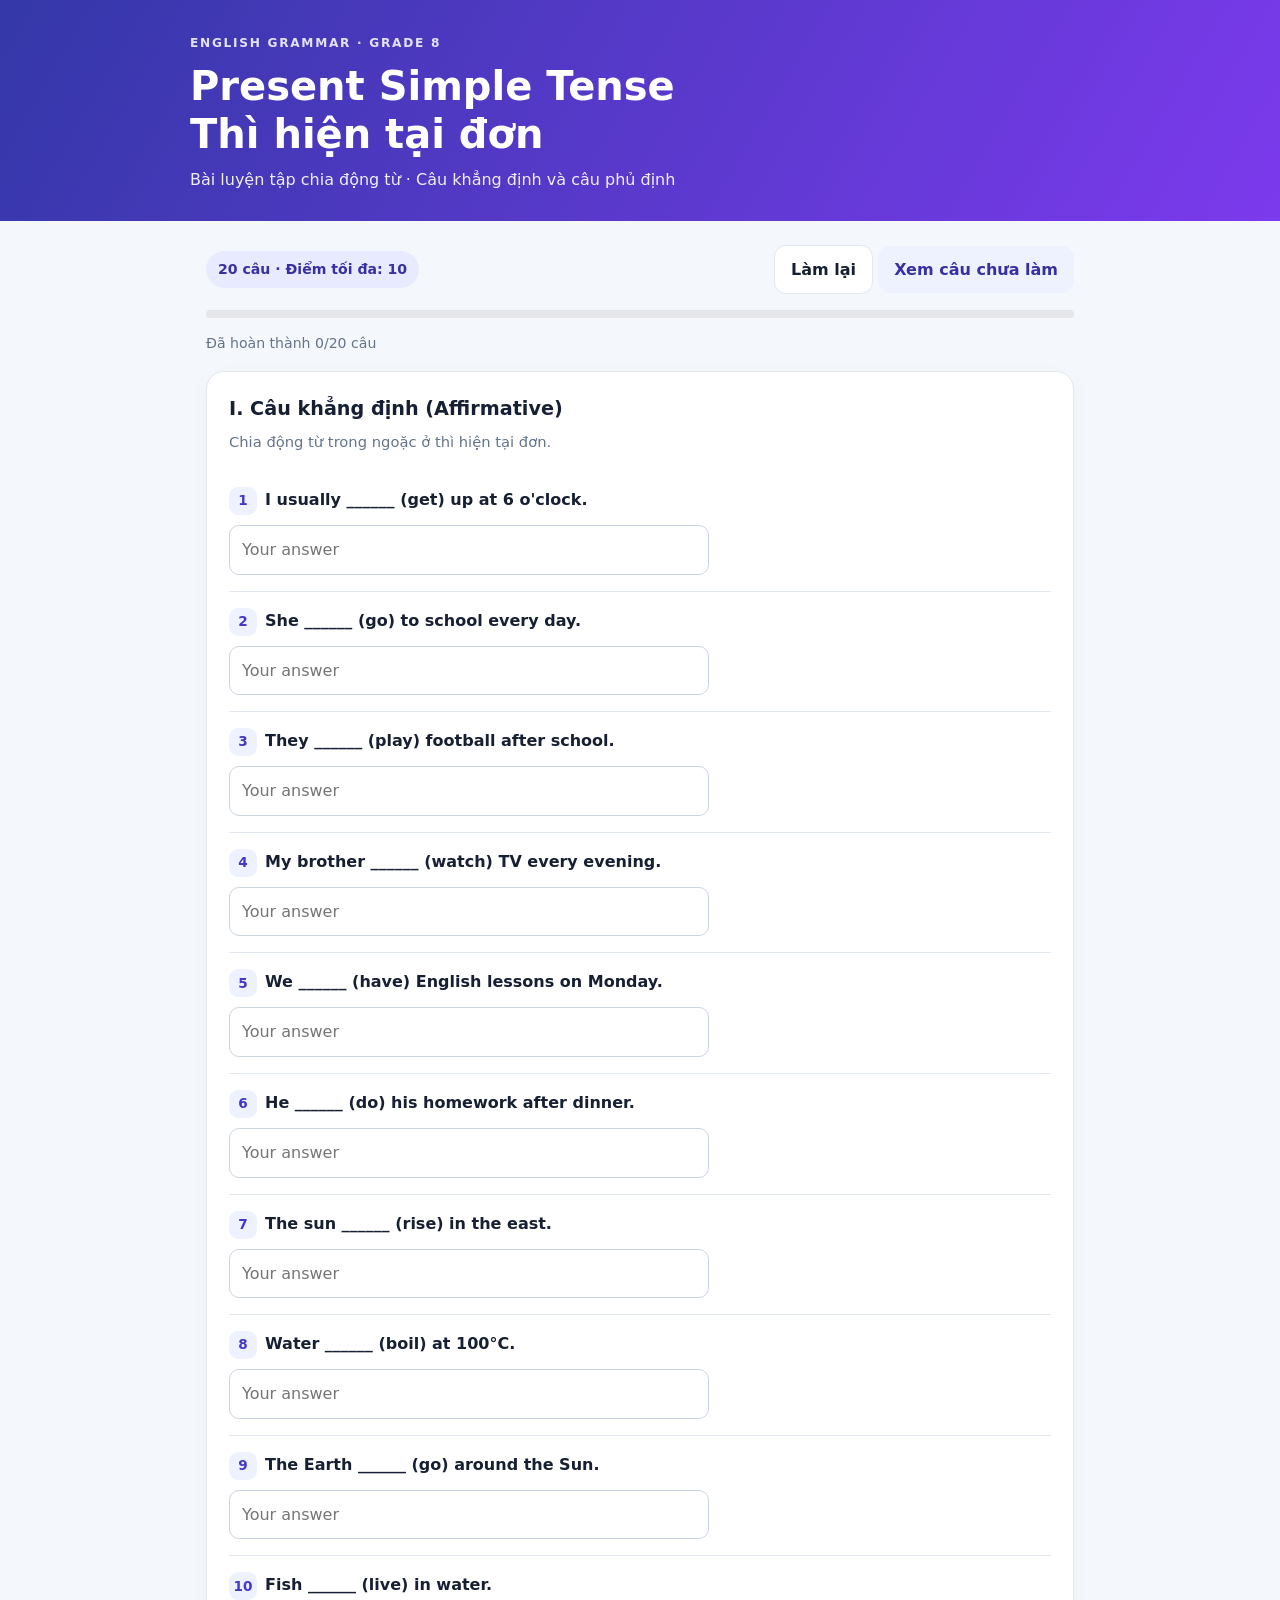
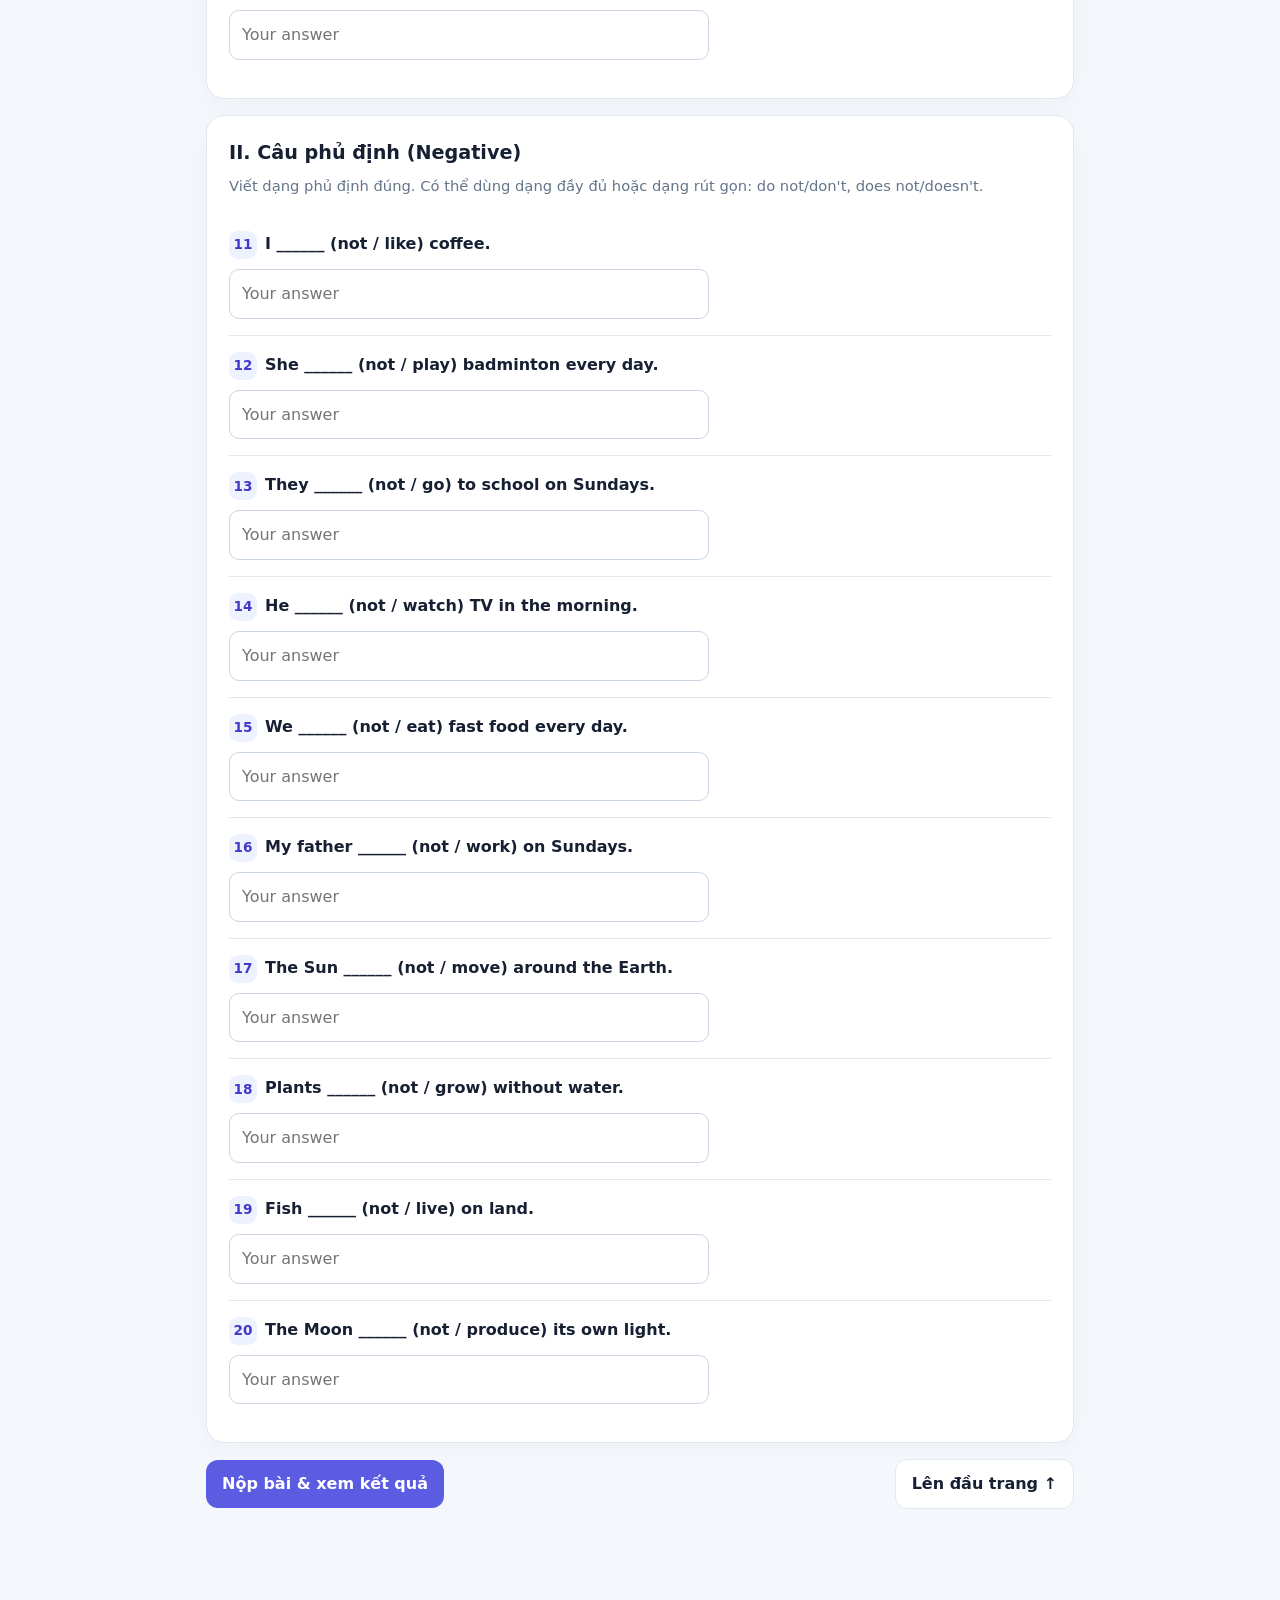
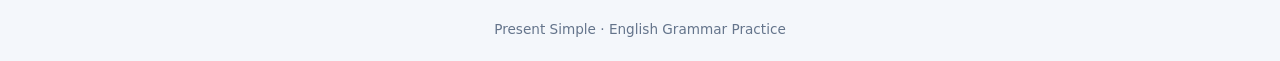
==== present_simple_grade8.html @ 6aff11bd "." ====
<!DOCTYPE html>
<html lang="vi">
<head>
<meta charset="UTF-8">
<meta name="viewport" content="width=device-width, initial-scale=1.0">
<title>Present Simple | Grade 8 Practice</title>
<style>
:root{--bg:#f4f7fb;--card:#fff;--ink:#172033;--muted:#64748b;--brand:#5b5ce2;--brand2:#8b5cf6;--line:#e2e8f0;--good:#15803d;--bad:#b91c1c}
*{box-sizing:border-box}body{margin:0;background:var(--bg);color:var(--ink);font:16px/1.6 Inter,system-ui,-apple-system,"Segoe UI",sans-serif}
header{background:linear-gradient(120deg,#3438a8,#7c3aed);color:#fff;padding:34px 20px 28px}.hero{max-width:900px;margin:auto}.eyebrow{text-transform:uppercase;letter-spacing:.14em;font-size:.76rem;font-weight:800;opacity:.85}
h1{font-size:clamp(1.7rem,4vw,2.5rem);line-height:1.2;margin:.55rem 0}.hero p{margin:.5rem 0 0;opacity:.92}
main{max-width:900px;margin:24px auto;padding:0 16px 50px}.toolbar{display:flex;gap:10px;flex-wrap:wrap;align-items:center;justify-content:space-between;margin-bottom:16px}
.pill{background:#e8eaff;color:#3730a3;padding:7px 12px;border-radius:999px;font-size:.88rem;font-weight:700}
button{font:inherit;border:0;border-radius:12px;padding:11px 16px;cursor:pointer;font-weight:750;transition:.15s}button:hover{transform:translateY(-1px)}
.primary{background:var(--brand);color:#fff}.secondary{background:#eef2ff;color:#3730a3}.quiet{background:#fff;border:1px solid var(--line);color:var(--ink)}
.progress-wrap{height:8px;background:#e5e7eb;border-radius:99px;overflow:hidden;margin:12px 0 8px}.progress{height:100%;width:0;background:linear-gradient(90deg,var(--brand),var(--brand2));transition:width .2s}
.section{background:var(--card);border:1px solid var(--line);border-radius:18px;padding:22px;margin:16px 0;box-shadow:0 6px 22px #17203308}.section h2{margin:0 0 5px;font-size:1.2rem}
.sub{color:var(--muted);font-size:.92rem;margin:0 0 18px}.q{padding:16px 0;border-top:1px solid var(--line)}.q:first-of-type{border-top:0}
.q-title{font-weight:700;margin-bottom:10px}.num{display:inline-grid;place-items:center;width:28px;height:28px;border-radius:9px;background:#eef2ff;color:#4338ca;margin-right:8px;font-size:.85rem}
input[type=text]{width:100%;max-width:480px;border:1px solid #cbd5e1;border-radius:10px;padding:11px 12px;font:inherit}input[type=text]:focus{outline:2px solid #a5b4fc;border-color:#818cf8}
.feedback{font-size:.9rem;margin-top:7px;font-weight:700}.correct{color:var(--good)}.incorrect{color:var(--bad)}.unanswered{color:#a16207}
#result{display:none;background:#fff;border:1px solid var(--line);border-radius:16px;padding:18px;box-shadow:0 12px 35px #0f172a12;margin-top:20px}
.score{font-size:1.8rem;font-weight:850;color:#4338ca}.small{color:var(--muted);font-size:.88rem}footer{text-align:center;color:var(--muted);padding:20px;font-size:.85rem}
@media(max-width:600px){.section{padding:16px}.toolbar{align-items:stretch}.toolbar button{flex:1}}
</style>
</head>
<body>
<header><div class="hero">
<div class="eyebrow">ENGLISH GRAMMAR · GRADE 8</div>
<h1>Present Simple Tense<br>Thì hiện tại đơn</h1>
<p>Bài luyện tập chia động từ · Câu khẳng định và câu phủ định</p>
</div></header>
<main>
<div class="toolbar"><span class="pill">20 câu · Điểm tối đa: 10</span><div><button class="quiet" id="resetBtn" type="button">Làm lại</button> <button class="secondary" id="reviewBtn" type="button">Xem câu chưa làm</button></div></div>
<div class="progress-wrap"><div class="progress" id="progress"></div></div>
<p class="small" id="progressText">Đã hoàn thành 0/20 câu</p>
<form id="quiz">
<section class="section">
<h2>I. Câu khẳng định (Affirmative)</h2><p class="sub">Chia động từ trong ngoặc ở thì hiện tại đơn.</p>
<div class="q" data-q="1"><div class="q-title"><span class="num">1</span>I usually ______ (get) up at 6 o'clock.</div><input type="text" name="q1" autocomplete="off" placeholder="Your answer"></div>
<div class="q" data-q="2"><div class="q-title"><span class="num">2</span>She ______ (go) to school every day.</div><input type="text" name="q2" autocomplete="off" placeholder="Your answer"></div>
<div class="q" data-q="3"><div class="q-title"><span class="num">3</span>They ______ (play) football after school.</div><input type="text" name="q3" autocomplete="off" placeholder="Your answer"></div>
<div class="q" data-q="4"><div class="q-title"><span class="num">4</span>My brother ______ (watch) TV every evening.</div><input type="text" name="q4" autocomplete="off" placeholder="Your answer"></div>
<div class="q" data-q="5"><div class="q-title"><span class="num">5</span>We ______ (have) English lessons on Monday.</div><input type="text" name="q5" autocomplete="off" placeholder="Your answer"></div>
<div class="q" data-q="6"><div class="q-title"><span class="num">6</span>He ______ (do) his homework after dinner.</div><input type="text" name="q6" autocomplete="off" placeholder="Your answer"></div>
<div class="q" data-q="7"><div class="q-title"><span class="num">7</span>The sun ______ (rise) in the east.</div><input type="text" name="q7" autocomplete="off" placeholder="Your answer"></div>
<div class="q" data-q="8"><div class="q-title"><span class="num">8</span>Water ______ (boil) at 100°C.</div><input type="text" name="q8" autocomplete="off" placeholder="Your answer"></div>
<div class="q" data-q="9"><div class="q-title"><span class="num">9</span>The Earth ______ (go) around the Sun.</div><input type="text" name="q9" autocomplete="off" placeholder="Your answer"></div>
<div class="q" data-q="10"><div class="q-title"><span class="num">10</span>Fish ______ (live) in water.</div><input type="text" name="q10" autocomplete="off" placeholder="Your answer"></div>
</section>
<section class="section">
<h2>II. Câu phủ định (Negative)</h2><p class="sub">Viết dạng phủ định đúng. Có thể dùng dạng đầy đủ hoặc dạng rút gọn: do not/don't, does not/doesn't.</p>
<div class="q" data-q="11"><div class="q-title"><span class="num">11</span>I ______ (not / like) coffee.</div><input type="text" name="q11" autocomplete="off" placeholder="Your answer"></div>
<div class="q" data-q="12"><div class="q-title"><span class="num">12</span>She ______ (not / play) badminton every day.</div><input type="text" name="q12" autocomplete="off" placeholder="Your answer"></div>
<div class="q" data-q="13"><div class="q-title"><span class="num">13</span>They ______ (not / go) to school on Sundays.</div><input type="text" name="q13" autocomplete="off" placeholder="Your answer"></div>
<div class="q" data-q="14"><div class="q-title"><span class="num">14</span>He ______ (not / watch) TV in the morning.</div><input type="text" name="q14" autocomplete="off" placeholder="Your answer"></div>
<div class="q" data-q="15"><div class="q-title"><span class="num">15</span>We ______ (not / eat) fast food every day.</div><input type="text" name="q15" autocomplete="off" placeholder="Your answer"></div>
<div class="q" data-q="16"><div class="q-title"><span class="num">16</span>My father ______ (not / work) on Sundays.</div><input type="text" name="q16" autocomplete="off" placeholder="Your answer"></div>
<div class="q" data-q="17"><div class="q-title"><span class="num">17</span>The Sun ______ (not / move) around the Earth.</div><input type="text" name="q17" autocomplete="off" placeholder="Your answer"></div>
<div class="q" data-q="18"><div class="q-title"><span class="num">18</span>Plants ______ (not / grow) without water.</div><input type="text" name="q18" autocomplete="off" placeholder="Your answer"></div>
<div class="q" data-q="19"><div class="q-title"><span class="num">19</span>Fish ______ (not / live) on land.</div><input type="text" name="q19" autocomplete="off" placeholder="Your answer"></div>
<div class="q" data-q="20"><div class="q-title"><span class="num">20</span>The Moon ______ (not / produce) its own light.</div><input type="text" name="q20" autocomplete="off" placeholder="Your answer"></div>
</section>
<div class="toolbar"><button class="primary" type="button" id="submitBtn">Nộp bài & xem kết quả</button><button class="quiet" type="button" id="topBtn">Lên đầu trang ↑</button></div>
<div id="result" aria-live="polite"></div>
</form>
</main>
<footer>Present Simple · English Grammar Practice</footer>
<script>
const answers = {
1:["get"],2:["goes"],3:["play"],4:["watches"],5:["have"],6:["does"],7:["rises"],8:["boils"],9:["goes"],10:["live"],
11:["do not like","don't like"],12:["does not play","doesn't play"],13:["do not go","don't go"],14:["does not watch","doesn't watch"],
15:["do not eat","don't eat"],16:["does not work","doesn't work"],17:["does not move","doesn't move"],18:["do not grow","don't grow"],
19:["do not live","don't live"],20:["does not produce","doesn't produce"]
};
const total=20;
function val(n){const el=document.querySelector(`[name="q${n}"]`);return el?el.value.trim():""}
function normalize(s){return s.toLowerCase().trim().replace(/[.,!?;:]/g,"").replace(/\s+/g," ").replace(/[’‘]/g,"'")}
function updateProgress(){let done=0;for(let n=1;n<=total;n++)if(val(n))done++;document.getElementById("progress").style.width=(done/total*100)+"%";document.getElementById("progressText").textContent=`Đã hoàn thành ${done}/${total} câu`}
document.getElementById("quiz").addEventListener("input",updateProgress);
document.getElementById("submitBtn").addEventListener("click",()=>{
let correct=0,done=0;
for(let n=1;n<=total;n++){
const answer=normalize(val(n));if(answer)done++;
const isCorrect=answers[n].map(normalize).includes(answer);if(isCorrect)correct++;
const q=document.querySelector(`[data-q="${n}"]`);let fb=q.querySelector(".feedback");
if(!fb){fb=document.createElement("div");fb.className="feedback";q.appendChild(fb)}
fb.className="feedback "+(isCorrect?"correct":answer?"incorrect":"unanswered");
fb.textContent=isCorrect?"Chính xác!":(answer?"Chưa đúng. Đáp án: "+answers[n][0]:"Chưa trả lời. Đáp án: "+answers[n][0]);
}
const result=document.getElementById("result");result.style.display="block";const score=correct/total*10;
result.innerHTML=`<div class="small">KẾT QUẢ</div><div class="score">${Number(score.toFixed(2))}/10 điểm</div><p>Bạn đã trả lời ${done}/20 câu và đúng ${correct}/20 câu.</p><p class="small">Điểm được tính theo công thức: số câu đúng / 20 × 10.</p>`;
result.scrollIntoView({behavior:"smooth",block:"center"});
});
document.getElementById("resetBtn").addEventListener("click",()=>{document.getElementById("quiz").reset();document.querySelectorAll(".feedback").forEach(e=>e.remove());document.getElementById("result").style.display="none";updateProgress();window.scrollTo({top:0,behavior:"smooth"})});
document.getElementById("reviewBtn").addEventListener("click",()=>{const unanswered=[...document.querySelectorAll(".q")].filter(d=>!val(Number(d.dataset.q)));if(!unanswered.length){alert("Bạn đã trả lời tất cả câu hỏi!");return}unanswered.forEach(d=>d.style.outline="2px solid #f59e0b");unanswered[0].scrollIntoView({behavior:"smooth",block:"center"});setTimeout(()=>unanswered.forEach(d=>d.style.outline=""),2200)});
document.getElementById("topBtn").addEventListener("click",()=>window.scrollTo({top:0,behavior:"smooth"}));
updateProgress();
</script>
</body>
</html>
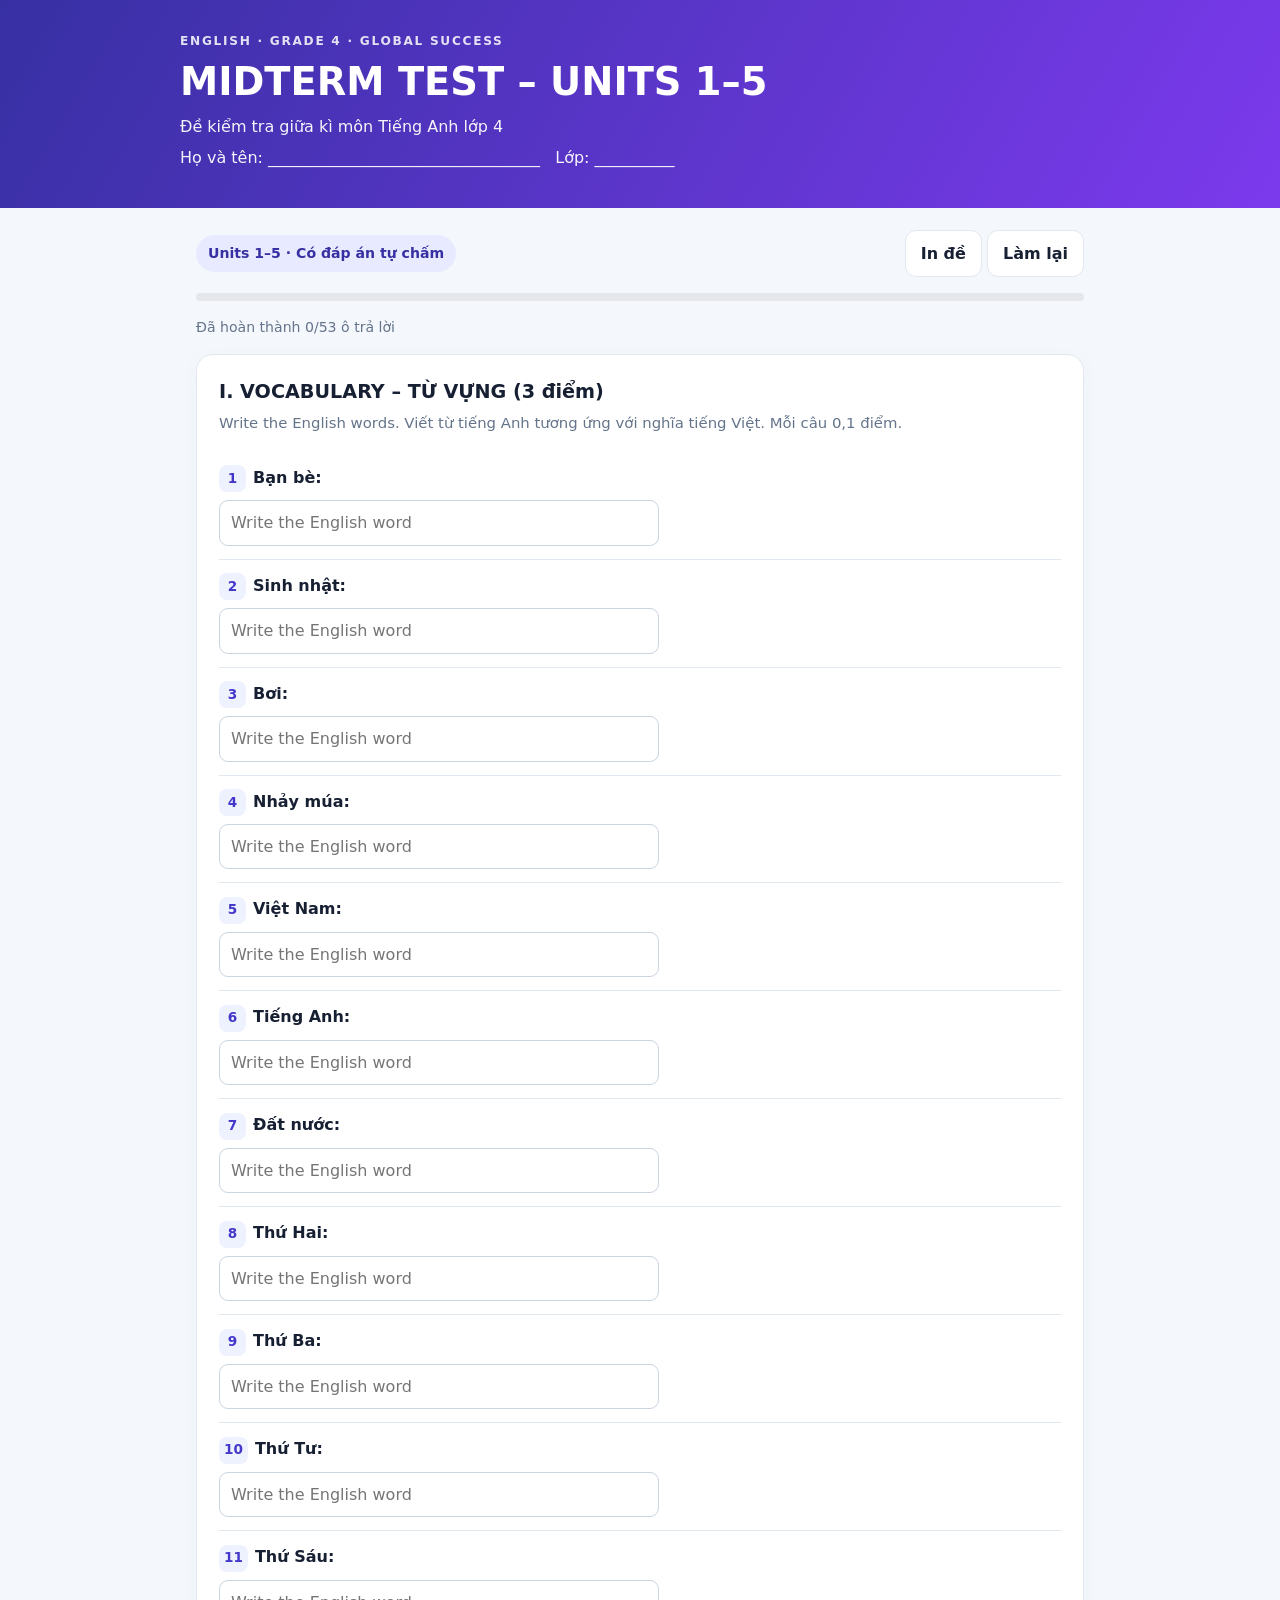
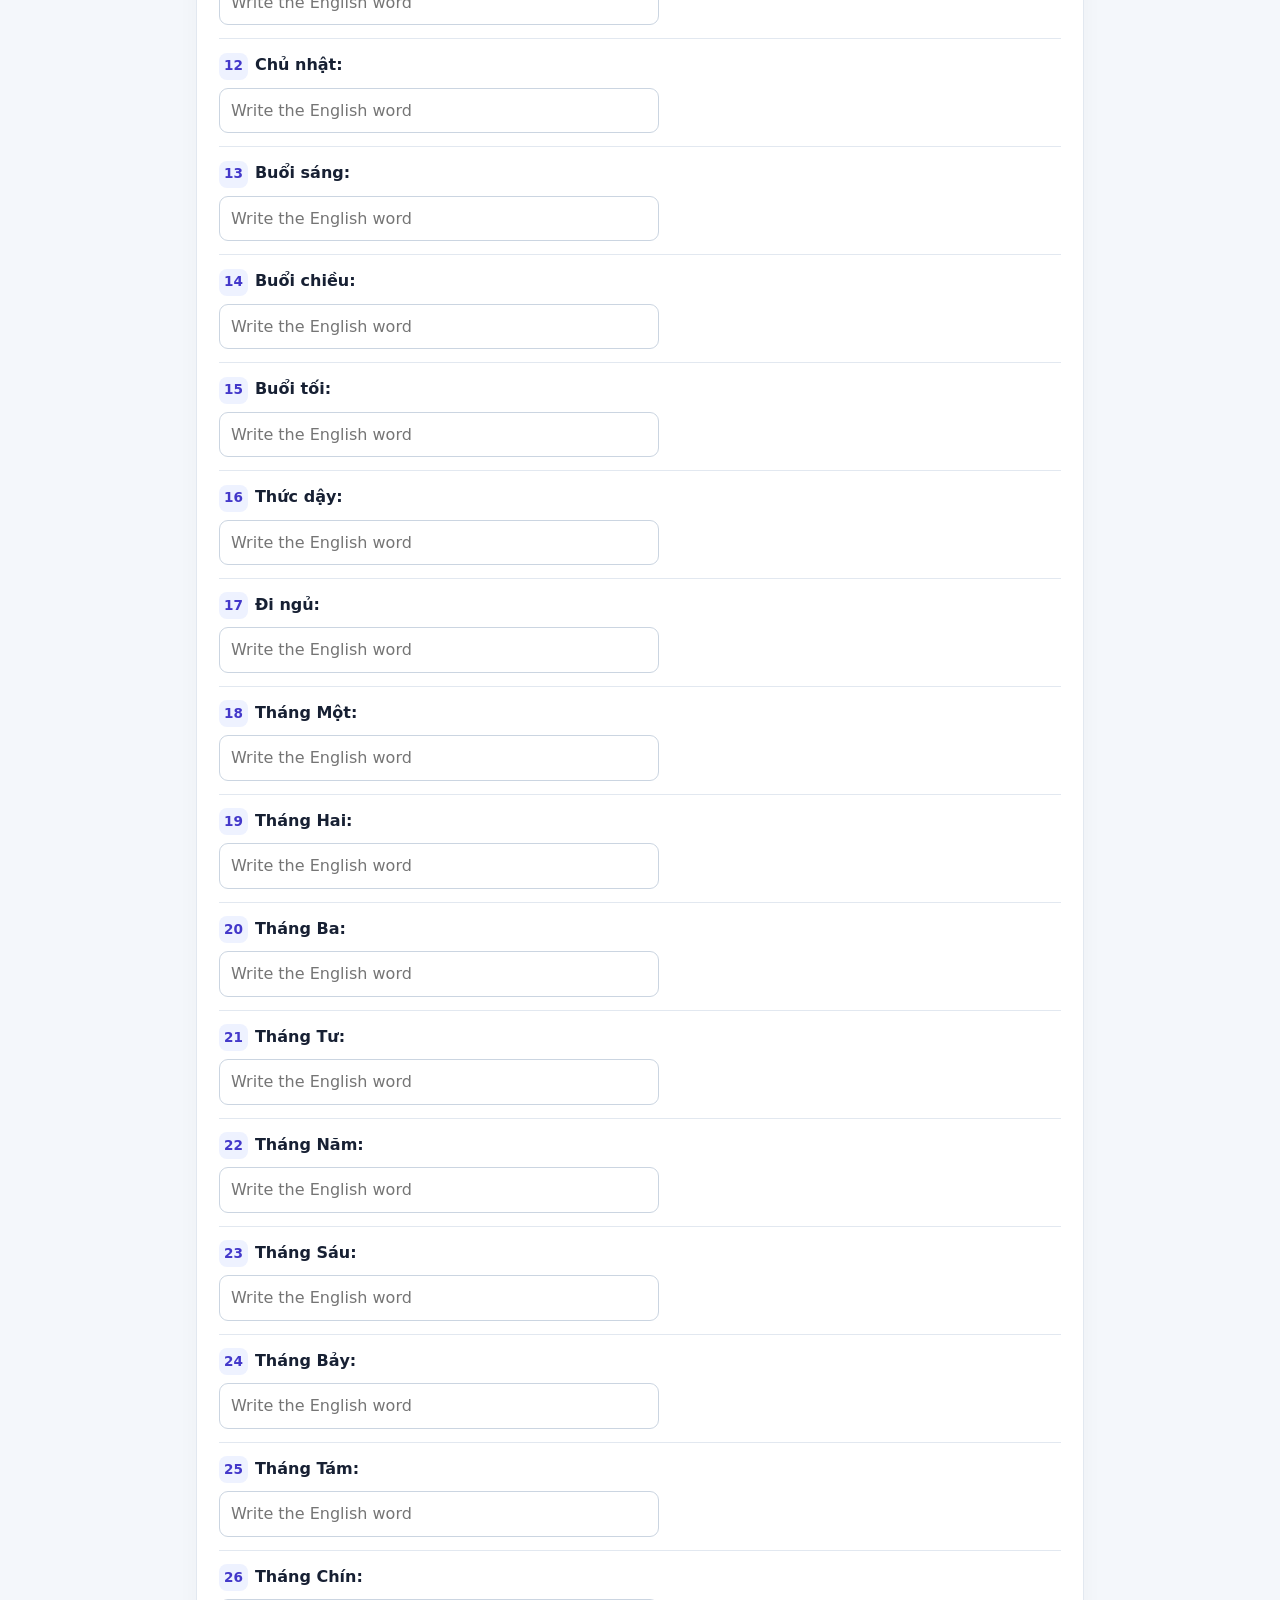
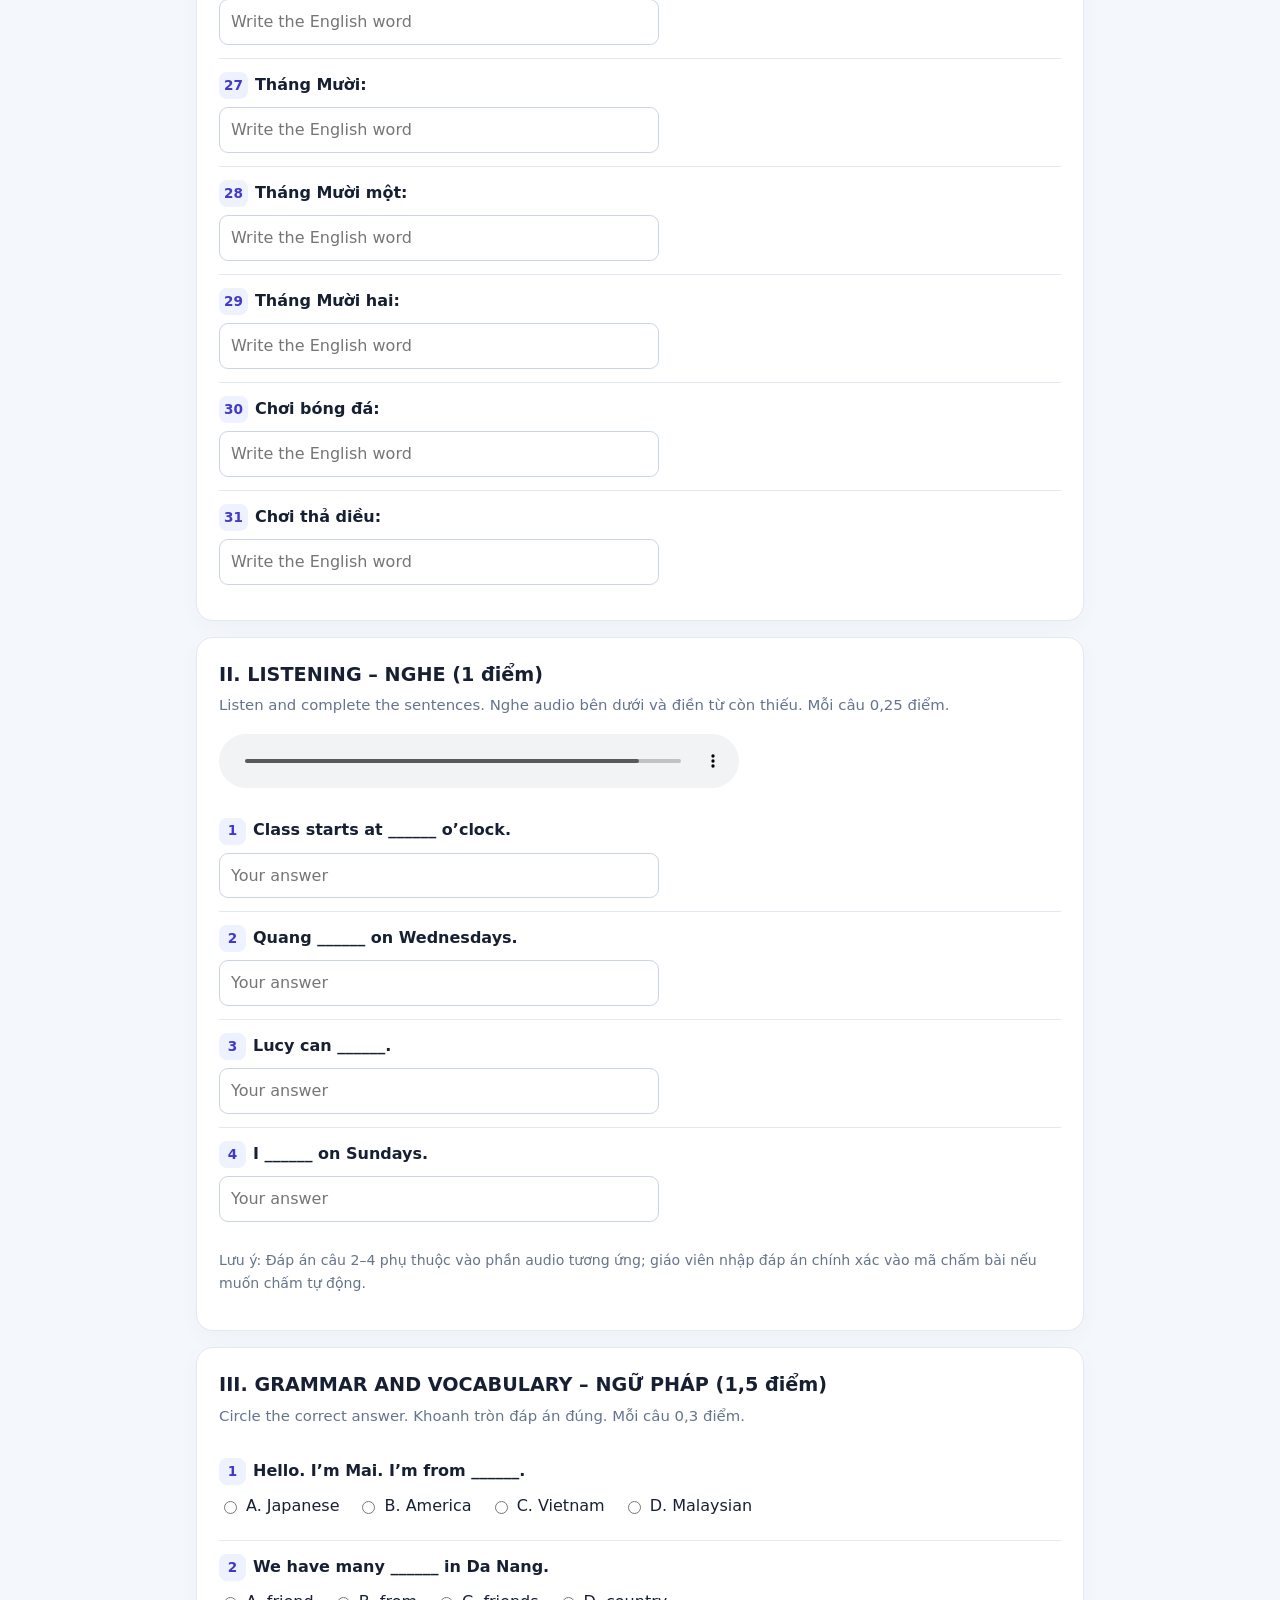
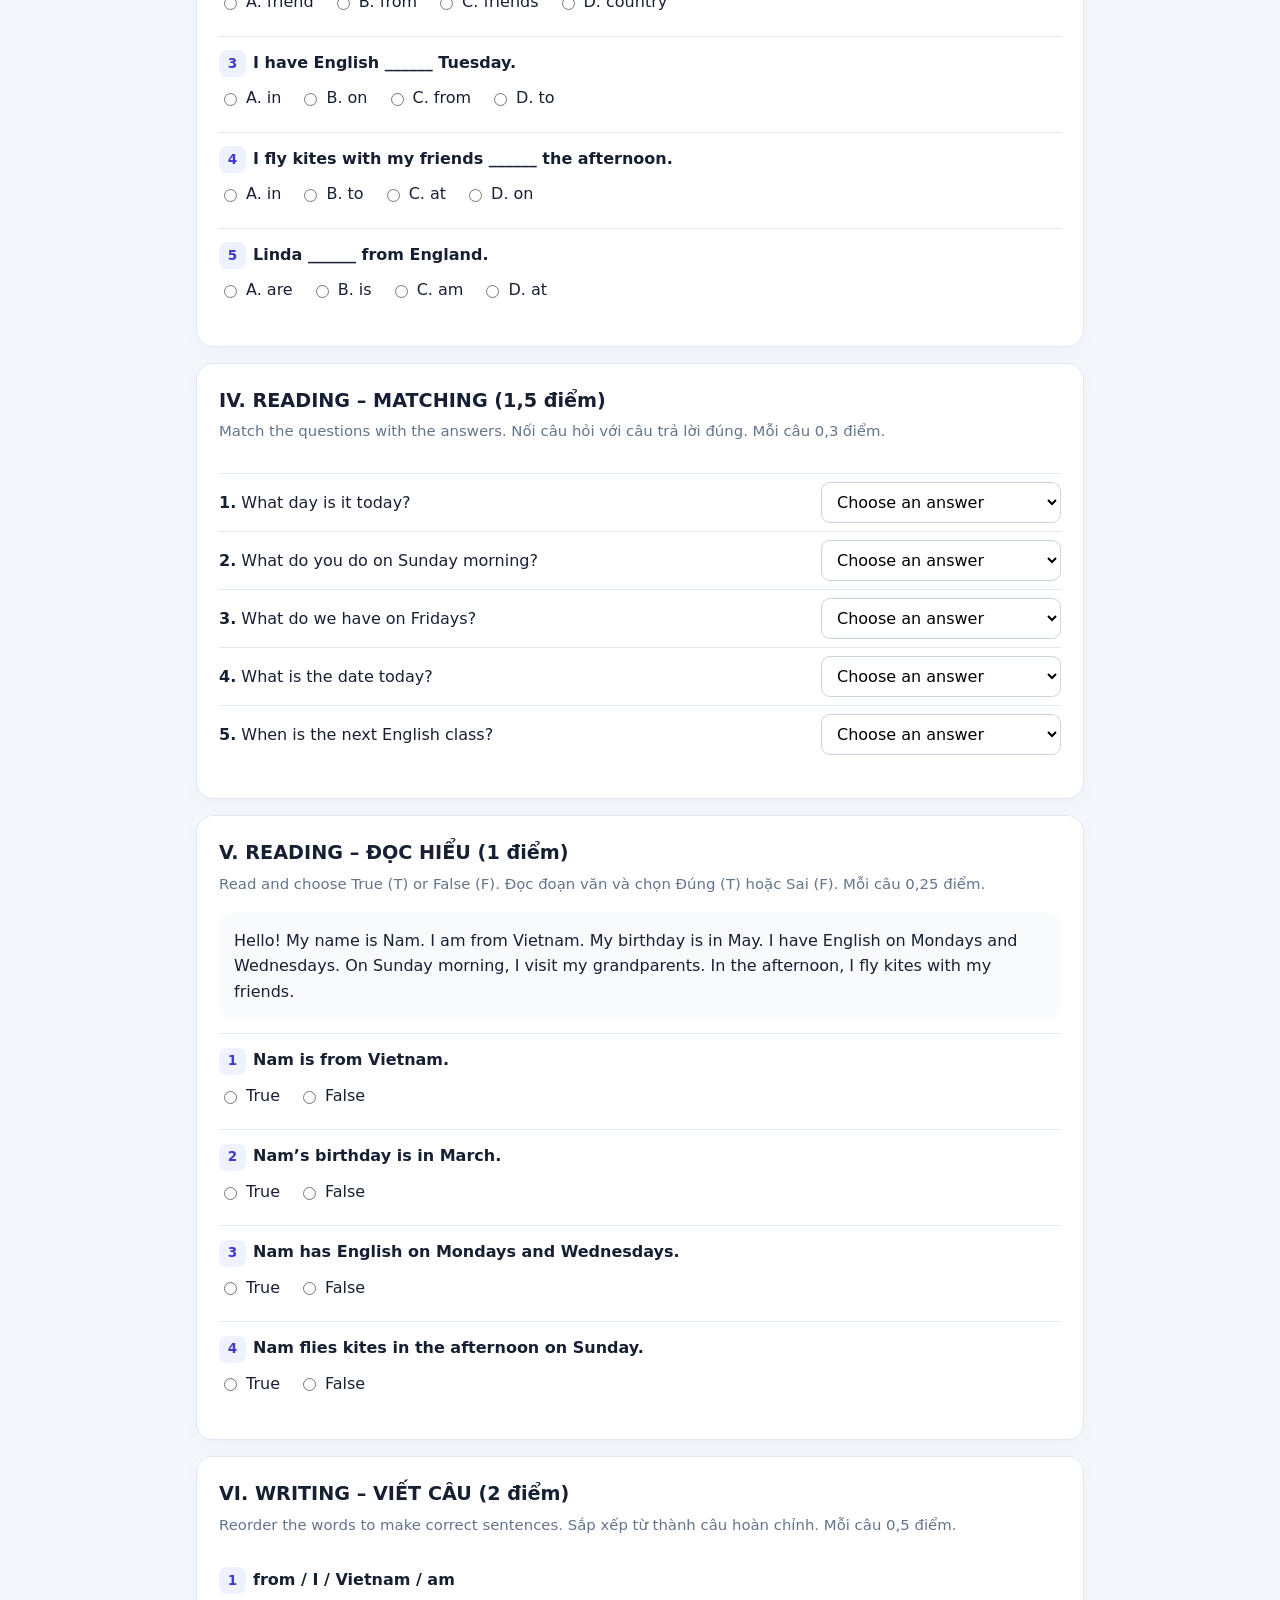
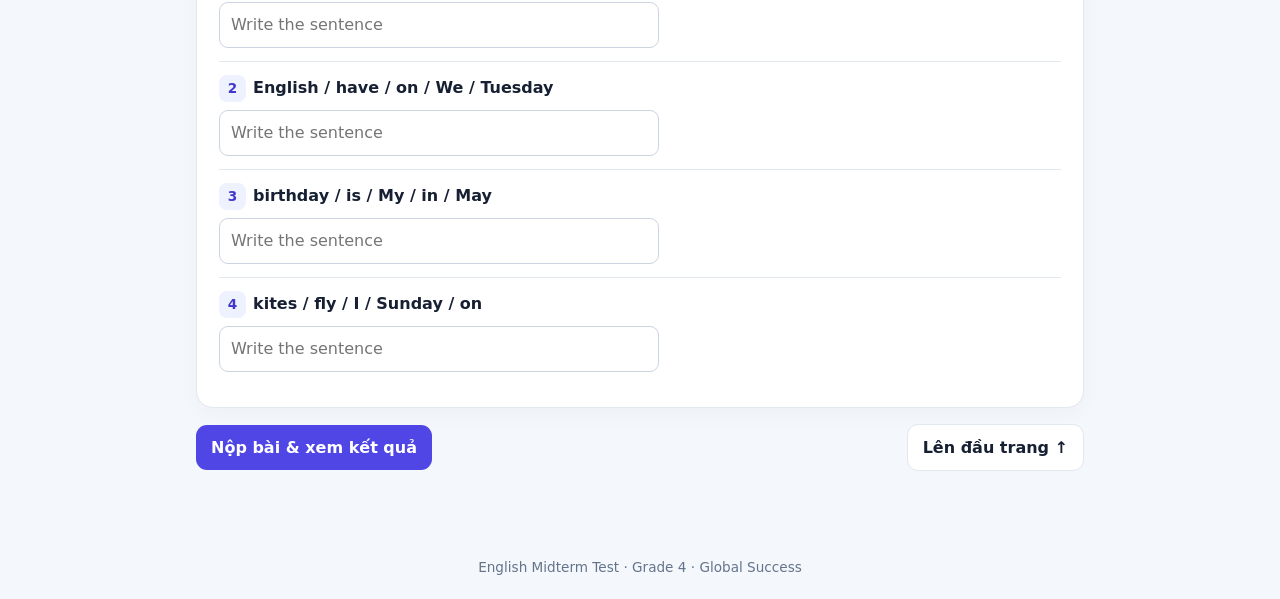
==== commit 9c4cf324: "." ====
--- a/present_simple_grade8.html
+++ b/present_simple_grade8.html
@@ -3,99 +3,154 @@
 <head>
 <meta charset="UTF-8">
 <meta name="viewport" content="width=device-width, initial-scale=1.0">
-<title>Present Simple | Grade 8 Practice</title>
+<title>English Midterm Test - Grade 4</title>
 <style>
-:root{--bg:#f4f7fb;--card:#fff;--ink:#172033;--muted:#64748b;--brand:#5b5ce2;--brand2:#8b5cf6;--line:#e2e8f0;--good:#15803d;--bad:#b91c1c}
-*{box-sizing:border-box}body{margin:0;background:var(--bg);color:var(--ink);font:16px/1.6 Inter,system-ui,-apple-system,"Segoe UI",sans-serif}
-header{background:linear-gradient(120deg,#3438a8,#7c3aed);color:#fff;padding:34px 20px 28px}.hero{max-width:900px;margin:auto}.eyebrow{text-transform:uppercase;letter-spacing:.14em;font-size:.76rem;font-weight:800;opacity:.85}
-h1{font-size:clamp(1.7rem,4vw,2.5rem);line-height:1.2;margin:.55rem 0}.hero p{margin:.5rem 0 0;opacity:.92}
-main{max-width:900px;margin:24px auto;padding:0 16px 50px}.toolbar{display:flex;gap:10px;flex-wrap:wrap;align-items:center;justify-content:space-between;margin-bottom:16px}
+:root{--bg:#f4f7fb;--card:#fff;--ink:#172033;--muted:#64748b;--brand:#4f46e5;--brand2:#7c3aed;--line:#e2e8f0;--good:#15803d;--bad:#b91c1c}
+*{box-sizing:border-box}
+body{margin:0;background:var(--bg);color:var(--ink);font:16px/1.6 Inter,system-ui,-apple-system,"Segoe UI",sans-serif}
+header{background:linear-gradient(120deg,#3730a3,#7c3aed);color:#fff;padding:32px 20px}
+.hero,main{max-width:920px;margin:auto}.eyebrow{text-transform:uppercase;letter-spacing:.14em;font-size:.76rem;font-weight:800;opacity:.85}
+h1{font-size:clamp(1.7rem,4vw,2.4rem);line-height:1.2;margin:.5rem 0}
+header p{margin:.35rem 0;opacity:.95}
+main{padding:22px 16px 50px}
+.toolbar{display:flex;gap:10px;flex-wrap:wrap;align-items:center;justify-content:space-between;margin-bottom:16px}
 .pill{background:#e8eaff;color:#3730a3;padding:7px 12px;border-radius:999px;font-size:.88rem;font-weight:700}
-button{font:inherit;border:0;border-radius:12px;padding:11px 16px;cursor:pointer;font-weight:750;transition:.15s}button:hover{transform:translateY(-1px)}
+button{font:inherit;border:0;border-radius:11px;padding:10px 15px;cursor:pointer;font-weight:750}
 .primary{background:var(--brand);color:#fff}.secondary{background:#eef2ff;color:#3730a3}.quiet{background:#fff;border:1px solid var(--line);color:var(--ink)}
-.progress-wrap{height:8px;background:#e5e7eb;border-radius:99px;overflow:hidden;margin:12px 0 8px}.progress{height:100%;width:0;background:linear-gradient(90deg,var(--brand),var(--brand2));transition:width .2s}
-.section{background:var(--card);border:1px solid var(--line);border-radius:18px;padding:22px;margin:16px 0;box-shadow:0 6px 22px #17203308}.section h2{margin:0 0 5px;font-size:1.2rem}
-.sub{color:var(--muted);font-size:.92rem;margin:0 0 18px}.q{padding:16px 0;border-top:1px solid var(--line)}.q:first-of-type{border-top:0}
-.q-title{font-weight:700;margin-bottom:10px}.num{display:inline-grid;place-items:center;width:28px;height:28px;border-radius:9px;background:#eef2ff;color:#4338ca;margin-right:8px;font-size:.85rem}
-input[type=text]{width:100%;max-width:480px;border:1px solid #cbd5e1;border-radius:10px;padding:11px 12px;font:inherit}input[type=text]:focus{outline:2px solid #a5b4fc;border-color:#818cf8}
-.feedback{font-size:.9rem;margin-top:7px;font-weight:700}.correct{color:var(--good)}.incorrect{color:var(--bad)}.unanswered{color:#a16207}
-#result{display:none;background:#fff;border:1px solid var(--line);border-radius:16px;padding:18px;box-shadow:0 12px 35px #0f172a12;margin-top:20px}
-.score{font-size:1.8rem;font-weight:850;color:#4338ca}.small{color:var(--muted);font-size:.88rem}footer{text-align:center;color:var(--muted);padding:20px;font-size:.85rem}
-@media(max-width:600px){.section{padding:16px}.toolbar{align-items:stretch}.toolbar button{flex:1}}
+.section{background:var(--card);border:1px solid var(--line);border-radius:17px;padding:22px;margin:16px 0;box-shadow:0 6px 22px #17203308}
+.section h2{margin:0 0 4px;font-size:1.2rem}.sub{color:var(--muted);font-size:.93rem;margin:0 0 16px}
+.q{padding:13px 0;border-top:1px solid var(--line)}.q:first-of-type{border-top:0}
+.q-title{font-weight:650;margin-bottom:8px}.num{display:inline-grid;place-items:center;min-width:27px;height:27px;padding:0 5px;border-radius:8px;background:#eef2ff;color:#4338ca;margin-right:7px;font-size:.85rem}
+input[type=text],select{width:100%;max-width:440px;border:1px solid #cbd5e1;border-radius:9px;padding:9px 11px;font:inherit;background:#fff}
+input:focus,select:focus{outline:2px solid #a5b4fc;border-color:#818cf8}
+.options{display:flex;flex-wrap:wrap;gap:8px 18px;margin:8px 0}.options label{display:flex;gap:6px;align-items:center}
+.match-row{display:grid;grid-template-columns:minmax(0,1fr) minmax(150px,240px);gap:12px;align-items:center;padding:8px 0;border-top:1px solid var(--line)}
+.reading{background:#f8fafc;border-radius:12px;padding:15px;margin:10px 0 14px}
+.feedback{font-size:.9rem;margin-top:6px;font-weight:700}.correct{color:var(--good)}.incorrect{color:var(--bad)}.unanswered{color:#a16207}
+#result{display:none;background:#fff;border:1px solid var(--line);border-radius:15px;padding:18px;margin-top:18px}
+.score{font-size:1.8rem;font-weight:850;color:#4338ca}.small{font-size:.88rem;color:var(--muted)}
+.progress-wrap{height:8px;background:#e5e7eb;border-radius:99px;overflow:hidden;margin:10px 0}.progress{height:100%;width:0;background:linear-gradient(90deg,var(--brand),var(--brand2))}
+footer{text-align:center;color:var(--muted);padding:20px;font-size:.85rem}
+@media(max-width:600px){.section{padding:15px}.match-row{grid-template-columns:1fr}.toolbar{align-items:stretch}.toolbar button{flex:1}}
+@media print{body{background:#fff}header{background:#fff;color:#111;padding:12px 0}.section{box-shadow:none;break-inside:avoid}.toolbar,#result,.progress-wrap,#progressText,footer button{display:none!important}main{padding:0}.section{border:1px solid #bbb}}
 </style>
 </head>
 <body>
 <header><div class="hero">
-<div class="eyebrow">ENGLISH GRAMMAR · GRADE 8</div>
-<h1>Present Simple Tense<br>Thì hiện tại đơn</h1>
-<p>Bài luyện tập chia động từ · Câu khẳng định và câu phủ định</p>
+<div class="eyebrow">ENGLISH · GRADE 4 · GLOBAL SUCCESS</div>
+<h1>MIDTERM TEST – UNITS 1–5</h1>
+<p>Đề kiểm tra giữa kì môn Tiếng Anh lớp 4</p>
+<p>Họ và tên: __________________________________ &nbsp; Lớp: __________</p>
 </div></header>
 <main>
-<div class="toolbar"><span class="pill">20 câu · Điểm tối đa: 10</span><div><button class="quiet" id="resetBtn" type="button">Làm lại</button> <button class="secondary" id="reviewBtn" type="button">Xem câu chưa làm</button></div></div>
+<div class="toolbar"><span class="pill">Units 1–5 · Có đáp án tự chấm</span><div><button class="quiet" type="button" onclick="window.print()">In đề</button> <button class="quiet" id="resetBtn" type="button">Làm lại</button></div></div>
 <div class="progress-wrap"><div class="progress" id="progress"></div></div>
-<p class="small" id="progressText">Đã hoàn thành 0/20 câu</p>
-<form id="quiz">
-<section class="section">
-<h2>I. Câu khẳng định (Affirmative)</h2><p class="sub">Chia động từ trong ngoặc ở thì hiện tại đơn.</p>
-<div class="q" data-q="1"><div class="q-title"><span class="num">1</span>I usually ______ (get) up at 6 o'clock.</div><input type="text" name="q1" autocomplete="off" placeholder="Your answer"></div>
-<div class="q" data-q="2"><div class="q-title"><span class="num">2</span>She ______ (go) to school every day.</div><input type="text" name="q2" autocomplete="off" placeholder="Your answer"></div>
-<div class="q" data-q="3"><div class="q-title"><span class="num">3</span>They ______ (play) football after school.</div><input type="text" name="q3" autocomplete="off" placeholder="Your answer"></div>
-<div class="q" data-q="4"><div class="q-title"><span class="num">4</span>My brother ______ (watch) TV every evening.</div><input type="text" name="q4" autocomplete="off" placeholder="Your answer"></div>
-<div class="q" data-q="5"><div class="q-title"><span class="num">5</span>We ______ (have) English lessons on Monday.</div><input type="text" name="q5" autocomplete="off" placeholder="Your answer"></div>
-<div class="q" data-q="6"><div class="q-title"><span class="num">6</span>He ______ (do) his homework after dinner.</div><input type="text" name="q6" autocomplete="off" placeholder="Your answer"></div>
-<div class="q" data-q="7"><div class="q-title"><span class="num">7</span>The sun ______ (rise) in the east.</div><input type="text" name="q7" autocomplete="off" placeholder="Your answer"></div>
-<div class="q" data-q="8"><div class="q-title"><span class="num">8</span>Water ______ (boil) at 100°C.</div><input type="text" name="q8" autocomplete="off" placeholder="Your answer"></div>
-<div class="q" data-q="9"><div class="q-title"><span class="num">9</span>The Earth ______ (go) around the Sun.</div><input type="text" name="q9" autocomplete="off" placeholder="Your answer"></div>
-<div class="q" data-q="10"><div class="q-title"><span class="num">10</span>Fish ______ (live) in water.</div><input type="text" name="q10" autocomplete="off" placeholder="Your answer"></div>
+<p class="small" id="progressText">Đã hoàn thành 0 câu</p>
+<form id="test">
+<section class="section" id="vocab">
+<h2>I. VOCABULARY – TỪ VỰNG (3 điểm)</h2>
+<p class="sub">Write the English words. Viết từ tiếng Anh tương ứng với nghĩa tiếng Việt. Mỗi câu 0,1 điểm.</p>
+<div id="vocabQuestions"></div>
 </section>
-<section class="section">
-<h2>II. Câu phủ định (Negative)</h2><p class="sub">Viết dạng phủ định đúng. Có thể dùng dạng đầy đủ hoặc dạng rút gọn: do not/don't, does not/doesn't.</p>
-<div class="q" data-q="11"><div class="q-title"><span class="num">11</span>I ______ (not / like) coffee.</div><input type="text" name="q11" autocomplete="off" placeholder="Your answer"></div>
-<div class="q" data-q="12"><div class="q-title"><span class="num">12</span>She ______ (not / play) badminton every day.</div><input type="text" name="q12" autocomplete="off" placeholder="Your answer"></div>
-<div class="q" data-q="13"><div class="q-title"><span class="num">13</span>They ______ (not / go) to school on Sundays.</div><input type="text" name="q13" autocomplete="off" placeholder="Your answer"></div>
-<div class="q" data-q="14"><div class="q-title"><span class="num">14</span>He ______ (not / watch) TV in the morning.</div><input type="text" name="q14" autocomplete="off" placeholder="Your answer"></div>
-<div class="q" data-q="15"><div class="q-title"><span class="num">15</span>We ______ (not / eat) fast food every day.</div><input type="text" name="q15" autocomplete="off" placeholder="Your answer"></div>
-<div class="q" data-q="16"><div class="q-title"><span class="num">16</span>My father ______ (not / work) on Sundays.</div><input type="text" name="q16" autocomplete="off" placeholder="Your answer"></div>
-<div class="q" data-q="17"><div class="q-title"><span class="num">17</span>The Sun ______ (not / move) around the Earth.</div><input type="text" name="q17" autocomplete="off" placeholder="Your answer"></div>
-<div class="q" data-q="18"><div class="q-title"><span class="num">18</span>Plants ______ (not / grow) without water.</div><input type="text" name="q18" autocomplete="off" placeholder="Your answer"></div>
-<div class="q" data-q="19"><div class="q-title"><span class="num">19</span>Fish ______ (not / live) on land.</div><input type="text" name="q19" autocomplete="off" placeholder="Your answer"></div>
-<div class="q" data-q="20"><div class="q-title"><span class="num">20</span>The Moon ______ (not / produce) its own light.</div><input type="text" name="q20" autocomplete="off" placeholder="Your answer"></div>
+
+<section class="section" id="listening">
+<h2>II. LISTENING – NGHE (1 điểm)</h2>
+<p class="sub">Listen and complete the sentences. Nghe audio bên dưới và điền từ còn thiếu. Mỗi câu 0,25 điểm.</p>
+<audio controls preload="metadata" style="display:block;width:100%;max-width:520px;margin:0 0 16px">
+<source src="1728638203597-5-de-5-bai-nghe.mp3" type="audio/mpeg">
+Trình duyệt của bạn không hỗ trợ phát audio. <a href="1728638203597-5-de-5-bai-nghe.mp3">Tải file nghe</a>.
+</audio>
+<div class="q" data-id="l1"><div class="q-title"><span class="num">1</span>Class starts at ______ o’clock.</div><input type="text" name="l1" placeholder="Your answer"></div>
+<div class="q" data-id="l2"><div class="q-title"><span class="num">2</span>Quang ______ on Wednesdays.</div><input type="text" name="l2" placeholder="Your answer"></div>
+<div class="q" data-id="l3"><div class="q-title"><span class="num">3</span>Lucy can ______.</div><input type="text" name="l3" placeholder="Your answer"></div>
+<div class="q" data-id="l4"><div class="q-title"><span class="num">4</span>I ______ on Sundays.</div><input type="text" name="l4" placeholder="Your answer"></div>
+<p class="small">Lưu ý: Đáp án câu 2–4 phụ thuộc vào phần audio tương ứng; giáo viên nhập đáp án chính xác vào mã chấm bài nếu muốn chấm tự động.</p>
 </section>
-<div class="toolbar"><button class="primary" type="button" id="submitBtn">Nộp bài & xem kết quả</button><button class="quiet" type="button" id="topBtn">Lên đầu trang ↑</button></div>
+
+<section class="section" id="grammar">
+<h2>III. GRAMMAR AND VOCABULARY – NGỮ PHÁP (1,5 điểm)</h2>
+<p class="sub">Circle the correct answer. Khoanh tròn đáp án đúng. Mỗi câu 0,3 điểm.</p>
+<div class="q" data-id="g1"><div class="q-title"><span class="num">1</span>Hello. I’m Mai. I’m from ______.</div><div class="options"><label><input type="radio" name="g1" value="A"> A. Japanese</label><label><input type="radio" name="g1" value="B"> B. America</label><label><input type="radio" name="g1" value="C"> C. Vietnam</label><label><input type="radio" name="g1" value="D"> D. Malaysian</label></div></div>
+<div class="q" data-id="g2"><div class="q-title"><span class="num">2</span>We have many ______ in Da Nang.</div><div class="options"><label><input type="radio" name="g2" value="A"> A. friend</label><label><input type="radio" name="g2" value="B"> B. from</label><label><input type="radio" name="g2" value="C"> C. friends</label><label><input type="radio" name="g2" value="D"> D. country</label></div></div>
+<div class="q" data-id="g3"><div class="q-title"><span class="num">3</span>I have English ______ Tuesday.</div><div class="options"><label><input type="radio" name="g3" value="A"> A. in</label><label><input type="radio" name="g3" value="B"> B. on</label><label><input type="radio" name="g3" value="C"> C. from</label><label><input type="radio" name="g3" value="D"> D. to</label></div></div>
+<div class="q" data-id="g4"><div class="q-title"><span class="num">4</span>I fly kites with my friends ______ the afternoon.</div><div class="options"><label><input type="radio" name="g4" value="A"> A. in</label><label><input type="radio" name="g4" value="B"> B. to</label><label><input type="radio" name="g4" value="C"> C. at</label><label><input type="radio" name="g4" value="D"> D. on</label></div></div>
+<div class="q" data-id="g5"><div class="q-title"><span class="num">5</span>Linda ______ from England.</div><div class="options"><label><input type="radio" name="g5" value="A"> A. are</label><label><input type="radio" name="g5" value="B"> B. is</label><label><input type="radio" name="g5" value="C"> C. am</label><label><input type="radio" name="g5" value="D"> D. at</label></div></div>
+</section>
+
+<section class="section" id="matching">
+<h2>IV. READING – MATCHING (1,5 điểm)</h2>
+<p class="sub">Match the questions with the answers. Nối câu hỏi với câu trả lời đúng. Mỗi câu 0,3 điểm.</p>
+<div class="q"><div class="match-row"><span><b>1.</b> What day is it today?</span><select name="m1"><option value="">Choose an answer</option><option value="a">a. It’s the sixteenth of August.</option><option value="b">b. I visit my grandparents.</option><option value="c">c. It’s on Wednesday.</option><option value="d">d. We have English.</option><option value="e">e. It’s Sunday.</option></select></div>
+<div class="match-row"><span><b>2.</b> What do you do on Sunday morning?</span><select name="m2"><option value="">Choose an answer</option><option value="a">a. It’s the sixteenth of August.</option><option value="b">b. I visit my grandparents.</option><option value="c">c. It’s on Wednesday.</option><option value="d">d. We have English.</option><option value="e">e. It’s Sunday.</option></select></div>
+<div class="match-row"><span><b>3.</b> What do we have on Fridays?</span><select name="m3"><option value="">Choose an answer</option><option value="a">a. It’s the sixteenth of August.</option><option value="b">b. I visit my grandparents.</option><option value="c">c. It’s on Wednesday.</option><option value="d">d. We have English.</option><option value="e">e. It’s Sunday.</option></select></div>
+<div class="match-row"><span><b>4.</b> What is the date today?</span><select name="m4"><option value="">Choose an answer</option><option value="a">a. It’s the sixteenth of August.</option><option value="b">b. I visit my grandparents.</option><option value="c">c. It’s on Wednesday.</option><option value="d">d. We have English.</option><option value="e">e. It’s Sunday.</option></select></div>
+<div class="match-row"><span><b>5.</b> When is the next English class?</span><select name="m5"><option value="">Choose an answer</option><option value="a">a. It’s the sixteenth of August.</option><option value="b">b. I visit my grandparents.</option><option value="c">c. It’s on Wednesday.</option><option value="d">d. We have English.</option><option value="e">e. It’s Sunday.</option></select></div></div>
+</section>
+
+<section class="section" id="reading">
+<h2>V. READING – ĐỌC HIỂU (1 điểm)</h2>
+<p class="sub">Read and choose True (T) or False (F). Đọc đoạn văn và chọn Đúng (T) hoặc Sai (F). Mỗi câu 0,25 điểm.</p>
+<div class="reading">Hello! My name is Nam. I am from Vietnam. My birthday is in May. I have English on Mondays and Wednesdays. On Sunday morning, I visit my grandparents. In the afternoon, I fly kites with my friends.</div>
+<div class="q" data-id="r1"><div class="q-title"><span class="num">1</span>Nam is from Vietnam.</div><div class="options"><label><input type="radio" name="r1" value="T"> True</label><label><input type="radio" name="r1" value="F"> False</label></div></div>
+<div class="q" data-id="r2"><div class="q-title"><span class="num">2</span>Nam’s birthday is in March.</div><div class="options"><label><input type="radio" name="r2" value="T"> True</label><label><input type="radio" name="r2" value="F"> False</label></div></div>
+<div class="q" data-id="r3"><div class="q-title"><span class="num">3</span>Nam has English on Mondays and Wednesdays.</div><div class="options"><label><input type="radio" name="r3" value="T"> True</label><label><input type="radio" name="r3" value="F"> False</label></div></div>
+<div class="q" data-id="r4"><div class="q-title"><span class="num">4</span>Nam flies kites in the afternoon on Sunday.</div><div class="options"><label><input type="radio" name="r4" value="T"> True</label><label><input type="radio" name="r4" value="F"> False</label></div></div>
+</section>
+
+<section class="section" id="writing">
+<h2>VI. WRITING – VIẾT CÂU (2 điểm)</h2>
+<p class="sub">Reorder the words to make correct sentences. Sắp xếp từ thành câu hoàn chỉnh. Mỗi câu 0,5 điểm.</p>
+<div class="q" data-id="w1"><div class="q-title"><span class="num">1</span>from / I / Vietnam / am</div><input type="text" name="w1" placeholder="Write the sentence"></div>
+<div class="q" data-id="w2"><div class="q-title"><span class="num">2</span>English / have / on / We / Tuesday</div><input type="text" name="w2" placeholder="Write the sentence"></div>
+<div class="q" data-id="w3"><div class="q-title"><span class="num">3</span>birthday / is / My / in / May</div><input type="text" name="w3" placeholder="Write the sentence"></div>
+<div class="q" data-id="w4"><div class="q-title"><span class="num">4</span>kites / fly / I / Sunday / on</div><input type="text" name="w4" placeholder="Write the sentence"></div>
+</section>
+
+<div class="toolbar"><button class="primary" type="button" id="submitBtn">Nộp bài & xem kết quả</button><button class="quiet" type="button" onclick="window.scrollTo({top:0,behavior:'smooth'})">Lên đầu trang ↑</button></div>
 <div id="result" aria-live="polite"></div>
 </form>
 </main>
-<footer>Present Simple · English Grammar Practice</footer>
+<footer>English Midterm Test · Grade 4 · Global Success</footer>
 <script>
-const answers = {
-1:["get"],2:["goes"],3:["play"],4:["watches"],5:["have"],6:["does"],7:["rises"],8:["boils"],9:["goes"],10:["live"],
-11:["do not like","don't like"],12:["does not play","doesn't play"],13:["do not go","don't go"],14:["does not watch","doesn't watch"],
-15:["do not eat","don't eat"],16:["does not work","doesn't work"],17:["does not move","doesn't move"],18:["do not grow","don't grow"],
-19:["do not live","don't live"],20:["does not produce","doesn't produce"]
-};
-const total=20;
-function val(n){const el=document.querySelector(`[name="q${n}"]`);return el?el.value.trim():""}
-function normalize(s){return s.toLowerCase().trim().replace(/[.,!?;:]/g,"").replace(/\s+/g," ").replace(/[’‘]/g,"'")}
-function updateProgress(){let done=0;for(let n=1;n<=total;n++)if(val(n))done++;document.getElementById("progress").style.width=(done/total*100)+"%";document.getElementById("progressText").textContent=`Đã hoàn thành ${done}/${total} câu`}
-document.getElementById("quiz").addEventListener("input",updateProgress);
+const vocab = [
+["Bạn bè","friends"],["Sinh nhật","birthday"],["Bơi","swim"],["Nhảy múa","dance"],["Việt Nam","vietnam"],["Tiếng Anh","english"],["Đất nước","country"],["Thứ Hai","monday"],["Thứ Ba","tuesday"],["Thứ Tư","wednesday"],["Thứ Sáu","friday"],["Chủ nhật","sunday"],["Buổi sáng","morning"],["Buổi chiều","afternoon"],["Buổi tối","evening"],["Thức dậy","get up"],["Đi ngủ","go to bed"],["Tháng Một","january"],["Tháng Hai","february"],["Tháng Ba","march"],["Tháng Tư","april"],["Tháng Năm","may"],["Tháng Sáu","june"],["Tháng Bảy","july"],["Tháng Tám","august"],["Tháng Chín","september"],["Tháng Mười","october"],["Tháng Mười một","november"],["Tháng Mười hai","december"],["Chơi bóng đá","play football"],["Chơi thả diều","fly kites"]
+];
+const vocabBox=document.getElementById("vocabQuestions");
+vocab.forEach((item,i)=>{const d=document.createElement("div");d.className="q";d.dataset.id="v"+(i+1);d.innerHTML=`<div class="q-title"><span class="num">${i+1}</span>${item[0]}:</div><input type="text" name="v${i+1}" autocomplete="off" placeholder="Write the English word">`;vocabBox.appendChild(d)});
+const answers={};
+vocab.forEach((x,i)=>answers["v"+(i+1)]=[x[1]]);
+Object.assign(answers,{
+l1:["eight","8"],l2:[],l3:[],l4:[],
+g1:["C"],g2:["C"],g3:["B"],g4:["A"],g5:["B"],
+m1:["e"],m2:["b"],m3:["d"],m4:["a"],m5:["c"],
+r1:["T"],r2:["F"],r3:["T"],r4:["T"],
+w1:["i am from vietnam"],w2:["we have english on tuesday"],w3:["my birthday is in may"],w4:["i fly kites on sunday"]
+});
+const totalAuto=31+1+5+5+4+4;
+function norm(s){return s.toLowerCase().trim().replace(/[.,!?;:]/g,"").replace(/[’‘]/g,"'").replace(/\s+/g," ")}
+function getVal(name){const el=document.querySelector(`[name="${name}"]`);if(!el)return "";if(el.type==="radio"){const checked=document.querySelector(`[name="${name}"]:checked`);return checked?checked.value:""}return el.value.trim()}
+function updateProgress(){const fields=[...document.querySelectorAll("#test input, #test select")].filter(el=>el.type!=="radio");let done=fields.filter(el=>el.value.trim()).length;const radioNames=[...new Set([...document.querySelectorAll('#test input[type="radio"]')].map(el=>el.name))];done+=radioNames.filter(n=>getVal(n)).length;const total=fields.length+radioNames.length;document.getElementById("progress").style.width=(done/total*100)+"%";document.getElementById("progressText").textContent=`Đã hoàn thành ${done}/${total} ô trả lời`}
+document.getElementById("test").addEventListener("input",updateProgress);
+document.getElementById("test").addEventListener("change",updateProgress);
 document.getElementById("submitBtn").addEventListener("click",()=>{
-let correct=0,done=0;
-for(let n=1;n<=total;n++){
-const answer=normalize(val(n));if(answer)done++;
-const isCorrect=answers[n].map(normalize).includes(answer);if(isCorrect)correct++;
-const q=document.querySelector(`[data-q="${n}"]`);let fb=q.querySelector(".feedback");
-if(!fb){fb=document.createElement("div");fb.className="feedback";q.appendChild(fb)}
-fb.className="feedback "+(isCorrect?"correct":answer?"incorrect":"unanswered");
-fb.textContent=isCorrect?"Chính xác!":(answer?"Chưa đúng. Đáp án: "+answers[n][0]:"Chưa trả lời. Đáp án: "+answers[n][0]);
-}
-const result=document.getElementById("result");result.style.display="block";const score=correct/total*10;
-result.innerHTML=`<div class="small">KẾT QUẢ</div><div class="score">${Number(score.toFixed(2))}/10 điểm</div><p>Bạn đã trả lời ${done}/20 câu và đúng ${correct}/20 câu.</p><p class="small">Điểm được tính theo công thức: số câu đúng / 20 × 10.</p>`;
-result.scrollIntoView({behavior:"smooth",block:"center"});
+ let correct=0,gradable=0,done=0;
+ Object.keys(answers).forEach(name=>{
+   const q=document.querySelector(`[data-id="${name}"]`);if(!q)return;
+   const raw=getVal(name);if(raw)done++;
+   const accepted=answers[name];
+   if(!accepted.length)return; // Listening answers 2-4 depend on the supplied audio.
+   gradable++;
+   const ok=accepted.map(norm).includes(norm(raw));if(ok)correct++;
+   let fb=q.querySelector(".feedback");if(!fb){fb=document.createElement("div");fb.className="feedback";q.appendChild(fb)}
+   fb.className="feedback "+(ok?"correct":raw?"incorrect":"unanswered");
+   fb.textContent=ok?"Chính xác!":(raw?"Chưa đúng. Đáp án: "+accepted[0]:"Chưa trả lời. Đáp án: "+accepted[0]);
+ });
+ const result=document.getElementById("result");result.style.display="block";
+ result.innerHTML=`<div class="small">KẾT QUẢ TỰ CHẤM</div><div class="score">${(correct/gradable*10).toFixed(2)}/10 điểm</div><p>Đúng ${correct}/${gradable} câu có đáp án thiết lập sẵn.</p><p class="small">Các câu nghe 2–4 không được tính tự động vì đáp án phụ thuộc audio. Giáo viên cần kiểm tra thủ công.</p>`;
+ result.scrollIntoView({behavior:"smooth",block:"center"});
 });
-document.getElementById("resetBtn").addEventListener("click",()=>{document.getElementById("quiz").reset();document.querySelectorAll(".feedback").forEach(e=>e.remove());document.getElementById("result").style.display="none";updateProgress();window.scrollTo({top:0,behavior:"smooth"})});
-document.getElementById("reviewBtn").addEventListener("click",()=>{const unanswered=[...document.querySelectorAll(".q")].filter(d=>!val(Number(d.dataset.q)));if(!unanswered.length){alert("Bạn đã trả lời tất cả câu hỏi!");return}unanswered.forEach(d=>d.style.outline="2px solid #f59e0b");unanswered[0].scrollIntoView({behavior:"smooth",block:"center"});setTimeout(()=>unanswered.forEach(d=>d.style.outline=""),2200)});
-document.getElementById("topBtn").addEventListener("click",()=>window.scrollTo({top:0,behavior:"smooth"}));
+document.getElementById("resetBtn").addEventListener("click",()=>{document.getElementById("test").reset();document.querySelectorAll(".feedback").forEach(e=>e.remove());document.getElementById("result").style.display="none";updateProgress();window.scrollTo({top:0,behavior:"smooth"})});
 updateProgress();
 </script>
 </body>
-</html>
+</html>
